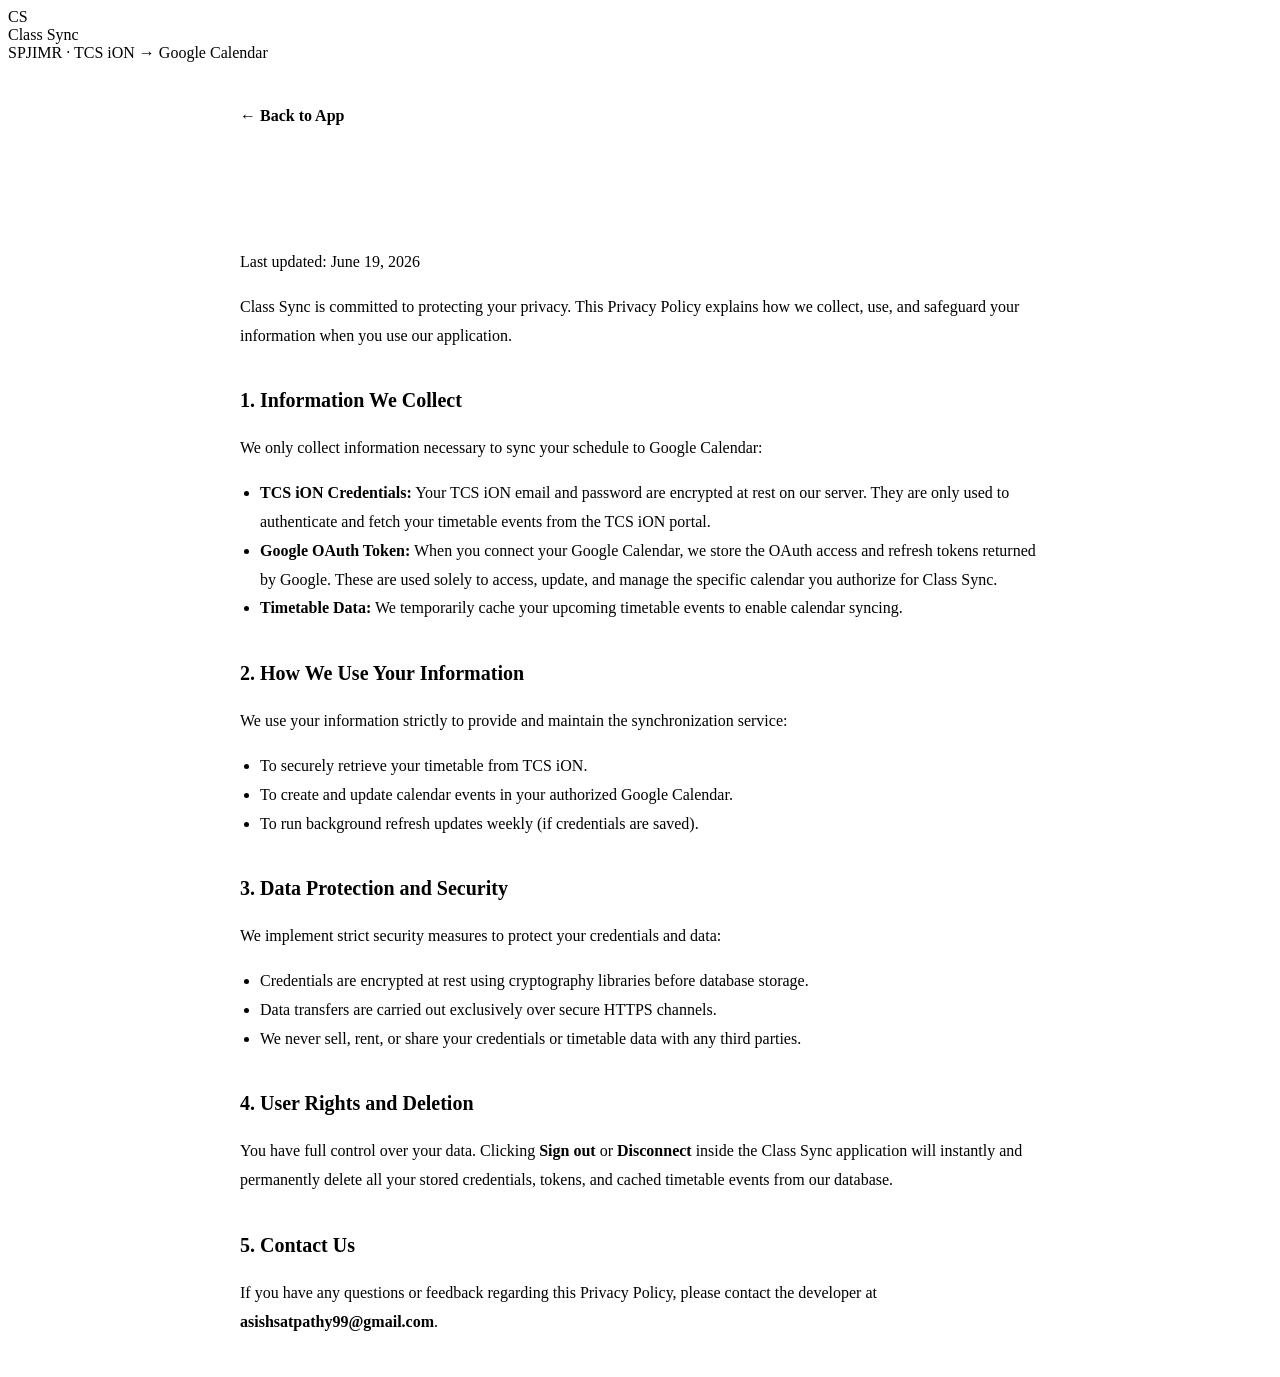
==== class_sync/templates/privacy.html @ c38efe3d "Add privacy policy and terms of service pages for Google OAuth verification requirements" ====
<!doctype html>
<html lang="en">
<head>
  <meta charset="utf-8">
  <meta name="viewport" content="width=device-width, initial-scale=1">
  <title>Class Sync — Privacy Policy</title>
  <link rel="stylesheet" href="{{ url_for('static', filename='styles.css') }}">
  <style>
    .legal-content {
      max-width: 800px;
      margin: 40px auto;
      line-height: 1.8;
    }
    .legal-content h1 {
      font-size: 28px;
      font-weight: 800;
      margin-bottom: 24px;
      background: linear-gradient(135deg, var(--text), var(--text-dim));
      -webkit-background-clip: text;
      -webkit-text-fill-color: transparent;
      background-clip: text;
    }
    .legal-content h2 {
      font-size: 20px;
      font-weight: 700;
      margin-top: 32px;
      margin-bottom: 12px;
      color: var(--accent);
    }
    .legal-content p, .legal-content ul {
      margin-bottom: 16px;
      color: var(--text-dim);
    }
    .legal-content ul {
      padding-left: 20px;
    }
    .back-home {
      display: inline-block;
      margin-bottom: 24px;
      color: var(--accent);
      text-decoration: none;
      font-weight: 600;
    }
    .back-home:hover {
      text-decoration: underline;
    }
  </style>
</head>
<body>
  <div class="page">
    <header class="topbar">
      <div class="brand">
        <div class="brand-logo">CS</div>
        <div>
          <div class="brand-name">Class Sync</div>
          <div class="brand-sub">SPJIMR · TCS iON → Google Calendar</div>
        </div>
      </div>
    </header>

    <main class="legal-content">
      <a href="/" class="back-home">← Back to App</a>
      <h1>Privacy Policy</h1>
      <p>Last updated: June 19, 2026</p>
      
      <p>Class Sync is committed to protecting your privacy. This Privacy Policy explains how we collect, use, and safeguard your information when you use our application.</p>

      <h2>1. Information We Collect</h2>
      <p>We only collect information necessary to sync your schedule to Google Calendar:</p>
      <ul>
        <li><strong>TCS iON Credentials:</strong> Your TCS iON email and password are encrypted at rest on our server. They are only used to authenticate and fetch your timetable events from the TCS iON portal.</li>
        <li><strong>Google OAuth Token:</strong> When you connect your Google Calendar, we store the OAuth access and refresh tokens returned by Google. These are used solely to access, update, and manage the specific calendar you authorize for Class Sync.</li>
        <li><strong>Timetable Data:</strong> We temporarily cache your upcoming timetable events to enable calendar syncing.</li>
      </ul>

      <h2>2. How We Use Your Information</h2>
      <p>We use your information strictly to provide and maintain the synchronization service:</p>
      <ul>
        <li>To securely retrieve your timetable from TCS iON.</li>
        <li>To create and update calendar events in your authorized Google Calendar.</li>
        <li>To run background refresh updates weekly (if credentials are saved).</li>
      </ul>

      <h2>3. Data Protection and Security</h2>
      <p>We implement strict security measures to protect your credentials and data:</p>
      <ul>
        <li>Credentials are encrypted at rest using cryptography libraries before database storage.</li>
        <li>Data transfers are carried out exclusively over secure HTTPS channels.</li>
        <li>We never sell, rent, or share your credentials or timetable data with any third parties.</li>
      </ul>

      <h2>4. User Rights and Deletion</h2>
      <p>You have full control over your data. Clicking <strong>Sign out</strong> or <strong>Disconnect</strong> inside the Class Sync application will instantly and permanently delete all your stored credentials, tokens, and cached timetable events from our database.</p>

      <h2>5. Contact Us</h2>
      <p>If you have any questions or feedback regarding this Privacy Policy, please contact the developer at <strong>asishsatpathy99@gmail.com</strong>.</p>
    </main>
  </div>
</body>
</html>
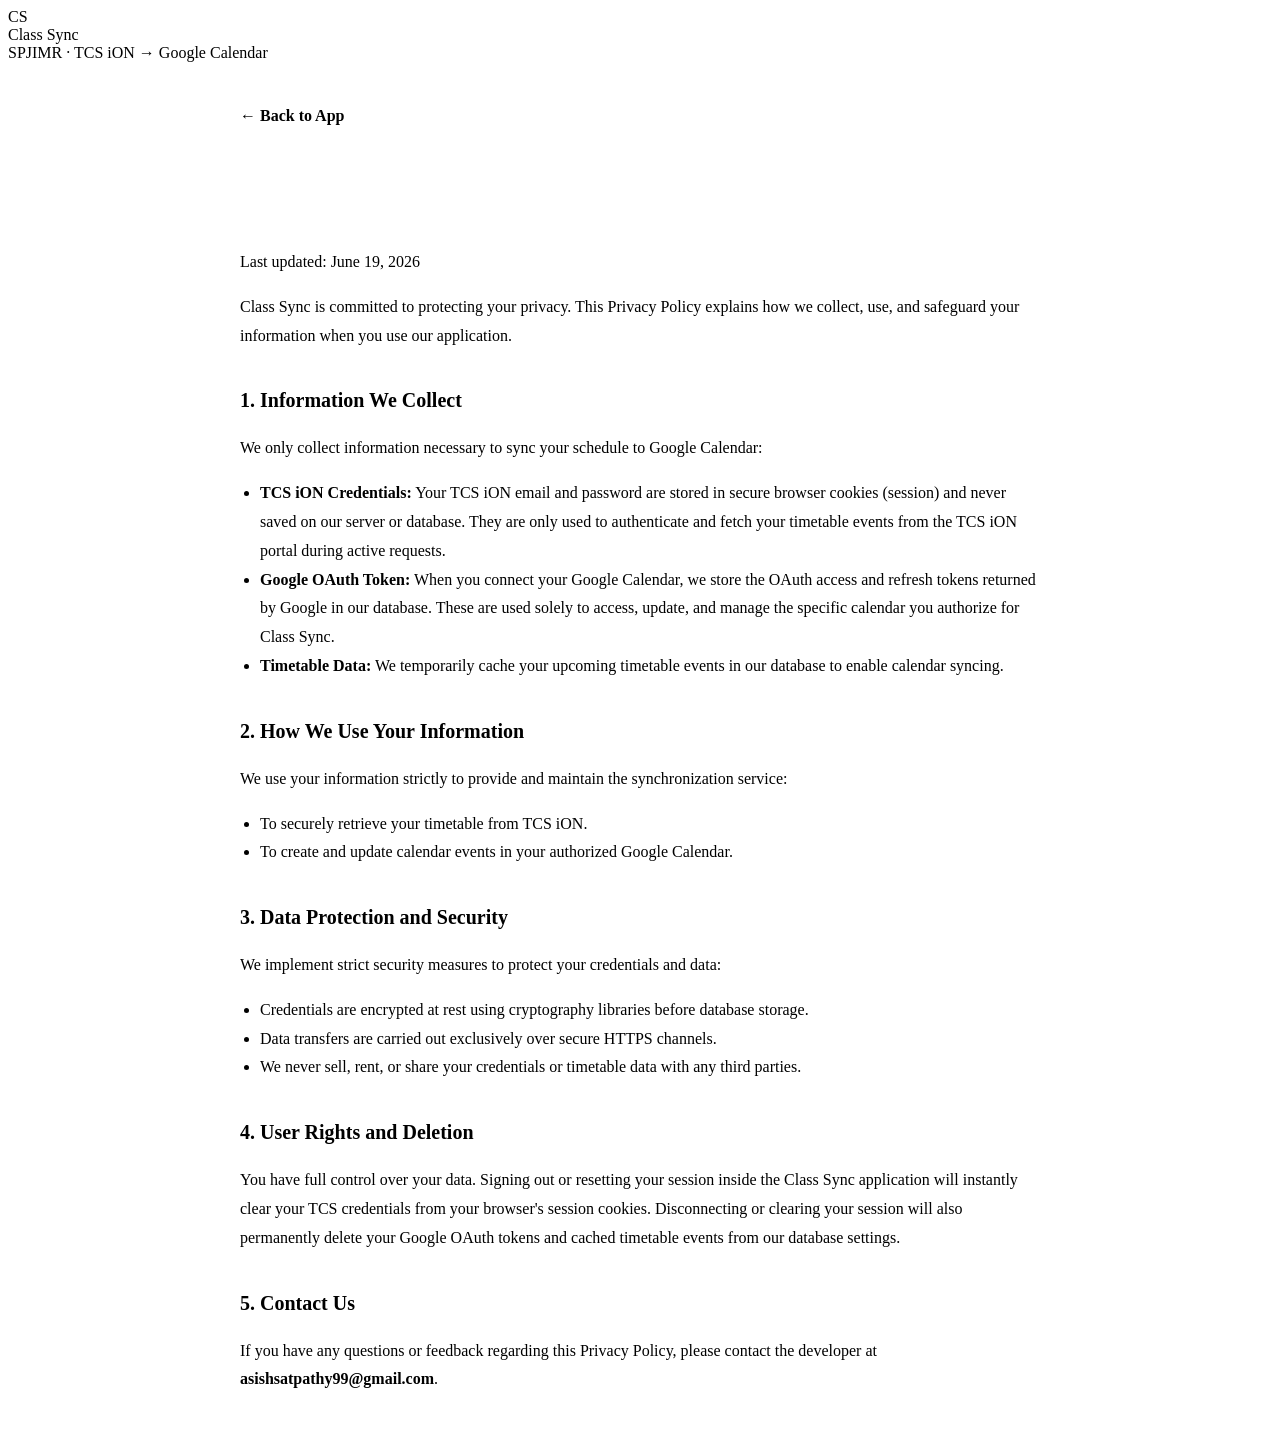
==== commit 6d284fcc: "docs: update landing page and privacy policy to align with session-only TCS credentials storage and " ====
--- a/class_sync/templates/privacy.html
+++ b/class_sync/templates/privacy.html
@@ -68,9 +68,9 @@
       <h2>1. Information We Collect</h2>
       <p>We only collect information necessary to sync your schedule to Google Calendar:</p>
       <ul>
-        <li><strong>TCS iON Credentials:</strong> Your TCS iON email and password are encrypted at rest on our server. They are only used to authenticate and fetch your timetable events from the TCS iON portal.</li>
-        <li><strong>Google OAuth Token:</strong> When you connect your Google Calendar, we store the OAuth access and refresh tokens returned by Google. These are used solely to access, update, and manage the specific calendar you authorize for Class Sync.</li>
-        <li><strong>Timetable Data:</strong> We temporarily cache your upcoming timetable events to enable calendar syncing.</li>
+        <li><strong>TCS iON Credentials:</strong> Your TCS iON email and password are stored in secure browser cookies (session) and never saved on our server or database. They are only used to authenticate and fetch your timetable events from the TCS iON portal during active requests.</li>
+        <li><strong>Google OAuth Token:</strong> When you connect your Google Calendar, we store the OAuth access and refresh tokens returned by Google in our database. These are used solely to access, update, and manage the specific calendar you authorize for Class Sync.</li>
+        <li><strong>Timetable Data:</strong> We temporarily cache your upcoming timetable events in our database to enable calendar syncing.</li>
       </ul>
 
       <h2>2. How We Use Your Information</h2>
@@ -78,7 +78,6 @@
       <ul>
         <li>To securely retrieve your timetable from TCS iON.</li>
         <li>To create and update calendar events in your authorized Google Calendar.</li>
-        <li>To run background refresh updates weekly (if credentials are saved).</li>
       </ul>
 
       <h2>3. Data Protection and Security</h2>
@@ -90,7 +89,7 @@
       </ul>
 
       <h2>4. User Rights and Deletion</h2>
-      <p>You have full control over your data. Clicking <strong>Sign out</strong> or <strong>Disconnect</strong> inside the Class Sync application will instantly and permanently delete all your stored credentials, tokens, and cached timetable events from our database.</p>
+      <p>You have full control over your data. Signing out or resetting your session inside the Class Sync application will instantly clear your TCS credentials from your browser's session cookies. Disconnecting or clearing your session will also permanently delete your Google OAuth tokens and cached timetable events from our database settings.</p>
 
       <h2>5. Contact Us</h2>
       <p>If you have any questions or feedback regarding this Privacy Policy, please contact the developer at <strong>asishsatpathy99@gmail.com</strong>.</p>
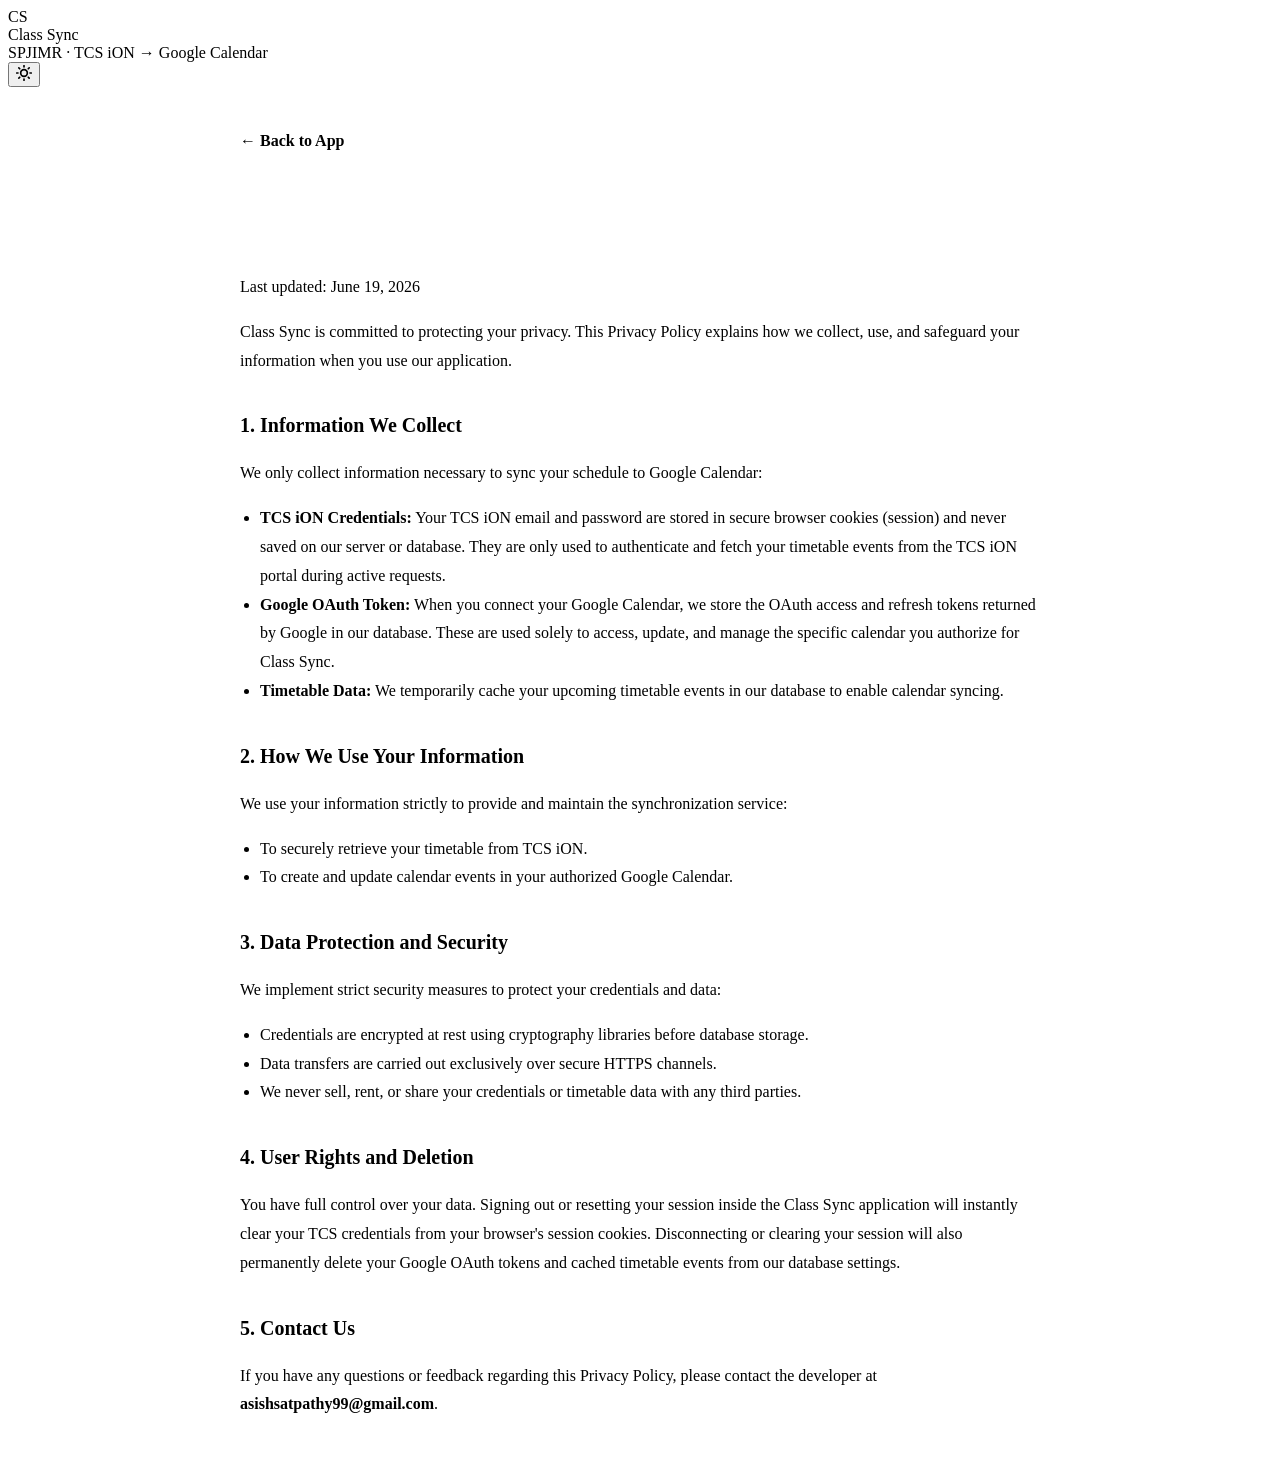
==== commit b3759c72: "feat: add premium light theme switcher to landing page, privacy policy, and terms of service" ====
--- a/class_sync/templates/privacy.html
+++ b/class_sync/templates/privacy.html
@@ -5,6 +5,12 @@
   <meta name="viewport" content="width=device-width, initial-scale=1">
   <title>Class Sync — Privacy Policy</title>
   <link rel="stylesheet" href="{{ url_for('static', filename='styles.css') }}">
+  <script>
+    (function() {
+      var savedTheme = localStorage.getItem('theme') || 'dark';
+      document.documentElement.setAttribute('data-theme', savedTheme);
+    })();
+  </script>
   <style>
     .legal-content {
       max-width: 800px;
@@ -56,6 +62,24 @@
           <div class="brand-sub">SPJIMR · TCS iON → Google Calendar</div>
         </div>
       </div>
+      <div class="top-badges">
+        <button id="themeToggleBtn" class="theme-toggle-btn" aria-label="Toggle theme" onclick="toggleTheme()">
+          <svg class="sun-icon" xmlns="http://www.w3.org/2000/svg" width="16" height="16" viewBox="0 0 24 24" fill="none" stroke="currentColor" stroke-width="2.5" stroke-linecap="round" stroke-linejoin="round">
+            <circle cx="12" cy="12" r="5"></circle>
+            <line x1="12" y1="1" x2="12" y2="3"></line>
+            <line x1="12" y1="21" x2="12" y2="23"></line>
+            <line x1="4.22" y1="4.22" x2="5.64" y2="5.64"></line>
+            <line x1="18.36" y1="18.36" x2="19.78" y2="19.78"></line>
+            <line x1="1" y1="12" x2="3" y2="12"></line>
+            <line x1="21" y1="12" x2="23" y2="12"></line>
+            <line x1="4.22" y1="19.78" x2="5.64" y2="18.36"></line>
+            <line x1="18.36" y1="5.64" x2="19.78" y2="4.22"></line>
+          </svg>
+          <svg class="moon-icon" xmlns="http://www.w3.org/2000/svg" width="16" height="16" viewBox="0 0 24 24" fill="none" stroke="currentColor" stroke-width="2.5" stroke-linecap="round" stroke-linejoin="round" style="display:none">
+            <path d="M21 12.79A9 9 0 1 1 11.21 3 7 7 0 0 0 21 12.79z"></path>
+          </svg>
+        </button>
+      </div>
     </header>
 
     <main class="legal-content">
@@ -95,5 +119,35 @@
       <p>If you have any questions or feedback regarding this Privacy Policy, please contact the developer at <strong>asishsatpathy99@gmail.com</strong>.</p>
     </main>
   </div>
+  <script>
+    /* ── Theme Switching Logic ──────────────────────────────── */
+    function updateThemeToggleIcons(theme) {
+      var btn = document.getElementById('themeToggleBtn');
+      if (!btn) return;
+      var sun = btn.querySelector('.sun-icon');
+      var moon = btn.querySelector('.moon-icon');
+      if (theme === 'light') {
+        sun.style.display = 'none';
+        moon.style.display = 'inline-block';
+      } else {
+        sun.style.display = 'inline-block';
+        moon.style.display = 'none';
+      }
+    }
+
+    function toggleTheme() {
+      var currentTheme = document.documentElement.getAttribute('data-theme') || 'dark';
+      var newTheme = currentTheme === 'light' ? 'dark' : 'light';
+      document.documentElement.setAttribute('data-theme', newTheme);
+      localStorage.setItem('theme', newTheme);
+      updateThemeToggleIcons(newTheme);
+    }
+
+    // Run on load to set initial icon state
+    window.addEventListener('DOMContentLoaded', function() {
+      var currentTheme = document.documentElement.getAttribute('data-theme') || 'dark';
+      updateThemeToggleIcons(currentTheme);
+    });
+  </script>
 </body>
 </html>
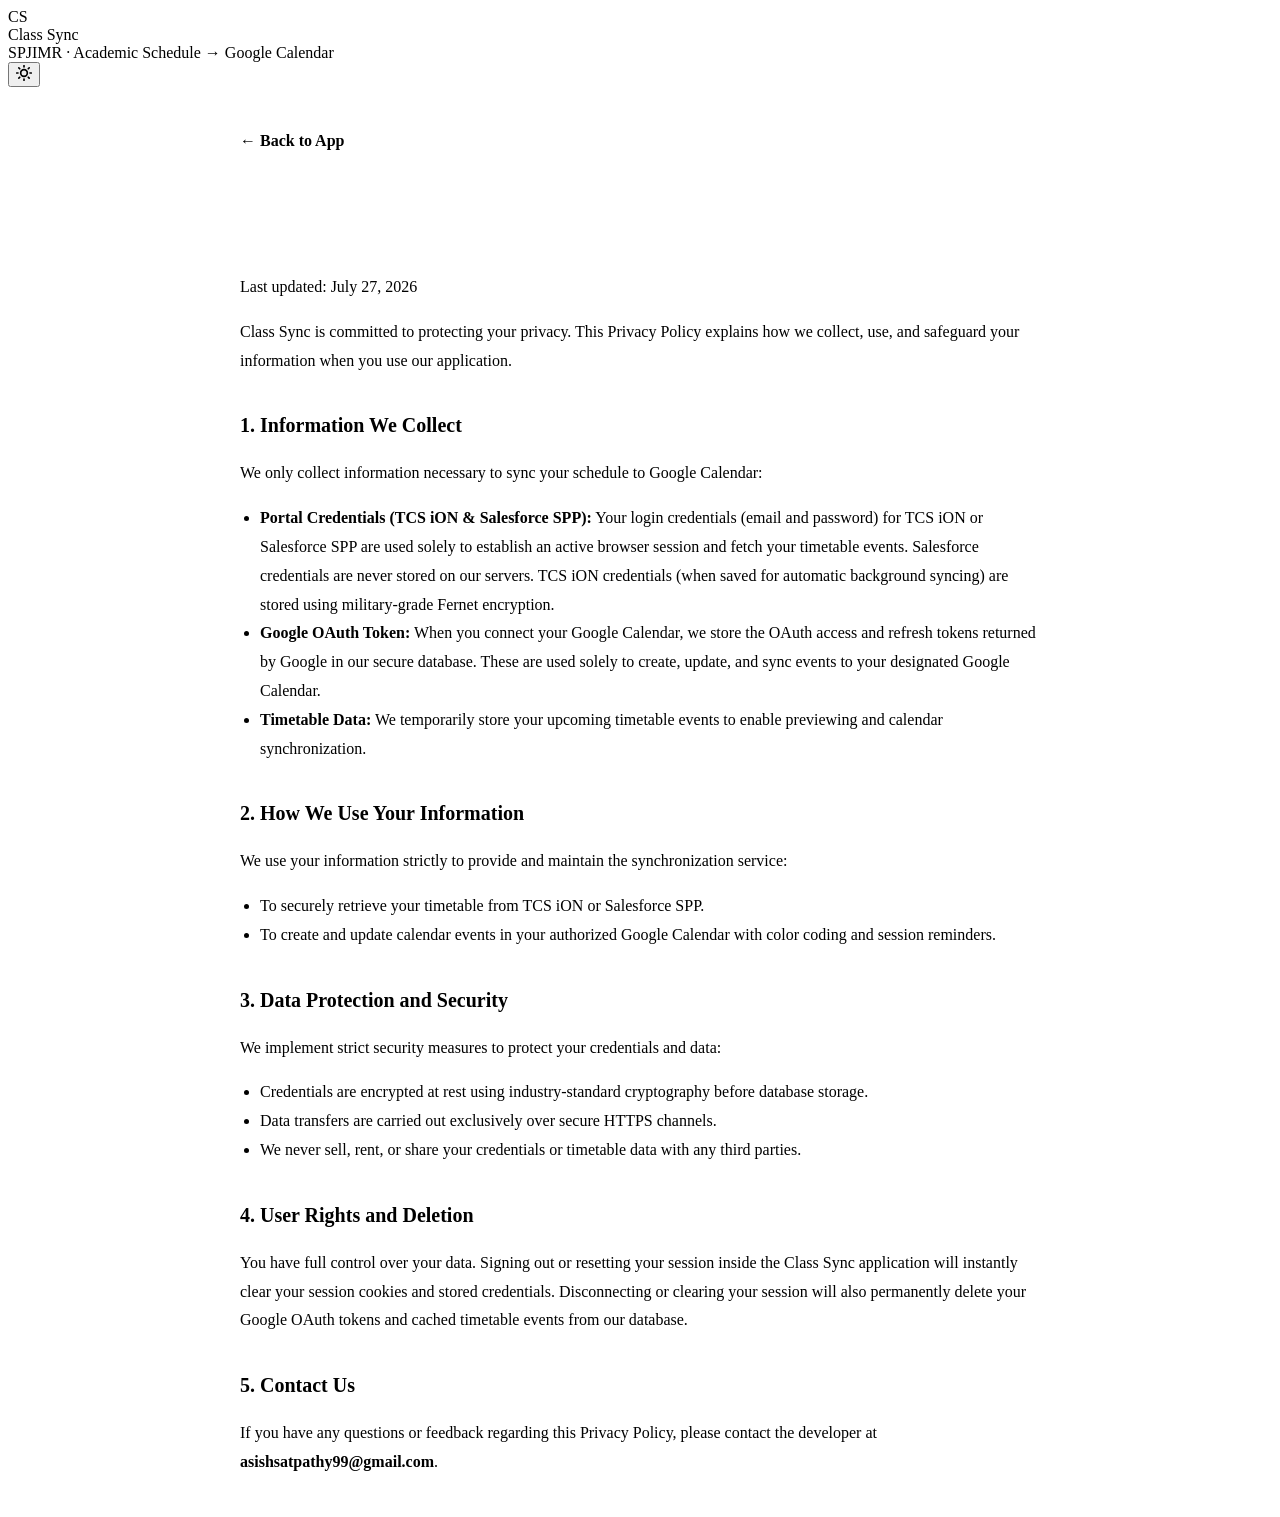
==== commit 1e1764a4: "docs: update README, Privacy Policy, and Terms of Service for Salesforce SPP integration" ====
--- a/class_sync/templates/privacy.html
+++ b/class_sync/templates/privacy.html
@@ -51,6 +51,11 @@
       text-decoration: underline;
     }
   </style>
+  <!-- Vercel Web Analytics -->
+  <script>
+    window.va = window.va || function () { (window.vaq = window.vaq || []).push(arguments); };
+  </script>
+  <script defer src="/_vercel/insights/script.js"></script>
 </head>
 <body>
   <div class="page">
@@ -59,7 +64,7 @@
         <div class="brand-logo">CS</div>
         <div>
           <div class="brand-name">Class Sync</div>
-          <div class="brand-sub">SPJIMR · TCS iON → Google Calendar</div>
+          <div class="brand-sub">SPJIMR · Academic Schedule → Google Calendar</div>
         </div>
       </div>
       <div class="top-badges">
@@ -85,35 +90,35 @@
     <main class="legal-content">
       <a href="/" class="back-home">← Back to App</a>
       <h1>Privacy Policy</h1>
-      <p>Last updated: June 19, 2026</p>
+      <p>Last updated: July 27, 2026</p>
       
       <p>Class Sync is committed to protecting your privacy. This Privacy Policy explains how we collect, use, and safeguard your information when you use our application.</p>
 
       <h2>1. Information We Collect</h2>
       <p>We only collect information necessary to sync your schedule to Google Calendar:</p>
       <ul>
-        <li><strong>TCS iON Credentials:</strong> Your TCS iON email and password are stored in secure browser cookies (session) and never saved on our server or database. They are only used to authenticate and fetch your timetable events from the TCS iON portal during active requests.</li>
-        <li><strong>Google OAuth Token:</strong> When you connect your Google Calendar, we store the OAuth access and refresh tokens returned by Google in our database. These are used solely to access, update, and manage the specific calendar you authorize for Class Sync.</li>
-        <li><strong>Timetable Data:</strong> We temporarily cache your upcoming timetable events in our database to enable calendar syncing.</li>
+        <li><strong>Portal Credentials (TCS iON &amp; Salesforce SPP):</strong> Your login credentials (email and password) for TCS iON or Salesforce SPP are used solely to establish an active browser session and fetch your timetable events. Salesforce credentials are never stored on our servers. TCS iON credentials (when saved for automatic background syncing) are stored using military-grade Fernet encryption.</li>
+        <li><strong>Google OAuth Token:</strong> When you connect your Google Calendar, we store the OAuth access and refresh tokens returned by Google in our secure database. These are used solely to create, update, and sync events to your designated Google Calendar.</li>
+        <li><strong>Timetable Data:</strong> We temporarily store your upcoming timetable events to enable previewing and calendar synchronization.</li>
       </ul>
 
       <h2>2. How We Use Your Information</h2>
       <p>We use your information strictly to provide and maintain the synchronization service:</p>
       <ul>
-        <li>To securely retrieve your timetable from TCS iON.</li>
-        <li>To create and update calendar events in your authorized Google Calendar.</li>
+        <li>To securely retrieve your timetable from TCS iON or Salesforce SPP.</li>
+        <li>To create and update calendar events in your authorized Google Calendar with color coding and session reminders.</li>
       </ul>
 
       <h2>3. Data Protection and Security</h2>
       <p>We implement strict security measures to protect your credentials and data:</p>
       <ul>
-        <li>Credentials are encrypted at rest using cryptography libraries before database storage.</li>
+        <li>Credentials are encrypted at rest using industry-standard cryptography before database storage.</li>
         <li>Data transfers are carried out exclusively over secure HTTPS channels.</li>
         <li>We never sell, rent, or share your credentials or timetable data with any third parties.</li>
       </ul>
 
       <h2>4. User Rights and Deletion</h2>
-      <p>You have full control over your data. Signing out or resetting your session inside the Class Sync application will instantly clear your TCS credentials from your browser's session cookies. Disconnecting or clearing your session will also permanently delete your Google OAuth tokens and cached timetable events from our database settings.</p>
+      <p>You have full control over your data. Signing out or resetting your session inside the Class Sync application will instantly clear your session cookies and stored credentials. Disconnecting or clearing your session will also permanently delete your Google OAuth tokens and cached timetable events from our database.</p>
 
       <h2>5. Contact Us</h2>
       <p>If you have any questions or feedback regarding this Privacy Policy, please contact the developer at <strong>asishsatpathy99@gmail.com</strong>.</p>
